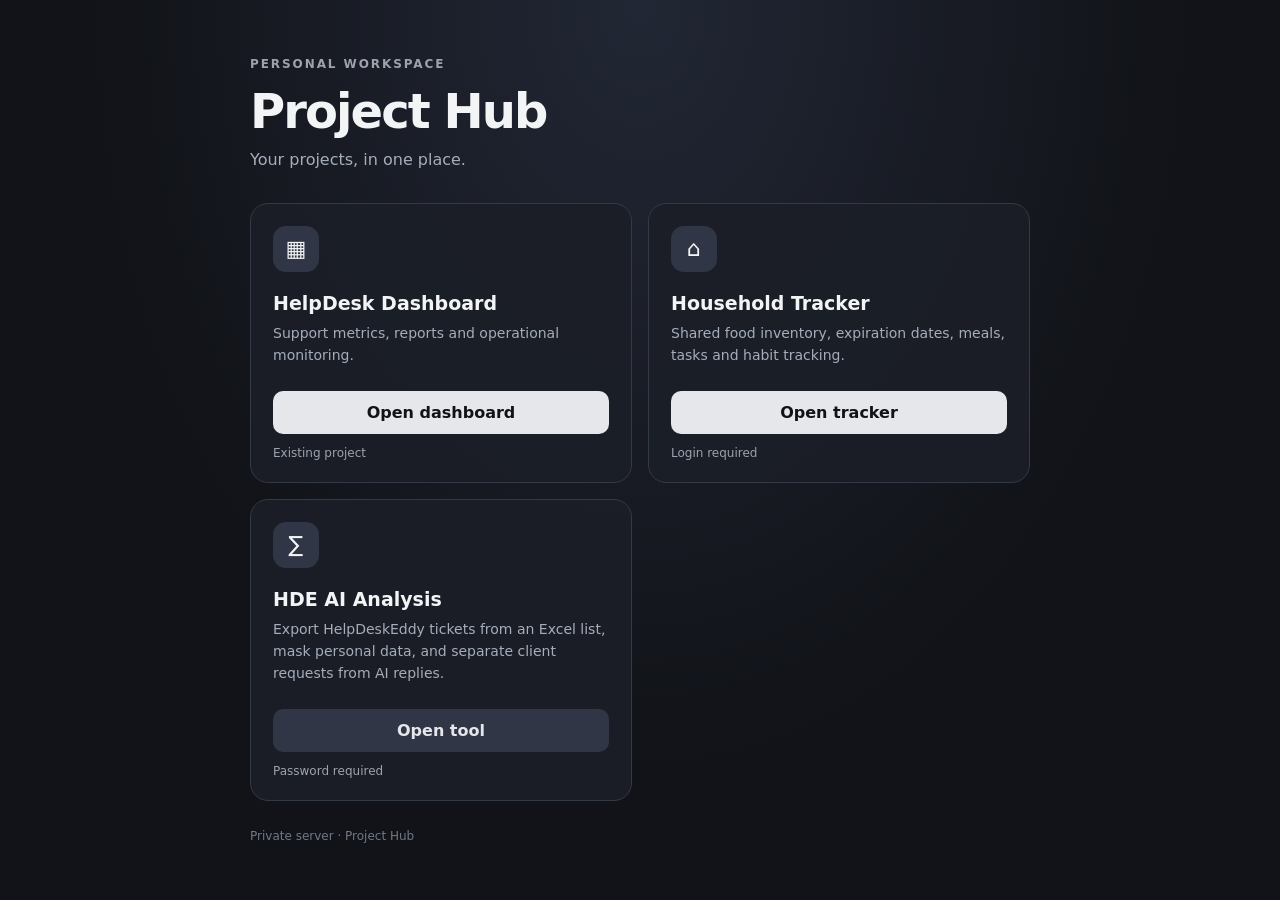
==== hub-index.html @ a90cc5fe "Initial commit" ====
<!doctype html>
<html lang="en">
<head>
  <meta charset="utf-8">
  <meta name="viewport" content="width=device-width, initial-scale=1">
  <meta name="theme-color" content="#111318">
  <title>Project Hub</title>
  <style>
    :root {
      color-scheme: dark;
      font-family: Inter, system-ui, -apple-system, BlinkMacSystemFont, "Segoe UI", sans-serif;
      background: #111318;
      color: #f3f4f6;
    }
    * { box-sizing: border-box; }
    body {
      margin: 0;
      min-height: 100vh;
      display: grid;
      place-items: center;
      padding: 28px 18px;
      background: radial-gradient(ellipse at top, #222735 0%, #111318 60%);
    }
    main { width: 100%; max-width: 780px; }
    .eyebrow {
      color: #9ca3af;
      text-transform: uppercase;
      letter-spacing: .16em;
      font-size: 12px;
      font-weight: 700;
    }
    h1 { font-size: clamp(32px, 6vw, 48px); margin: 12px 0 8px; letter-spacing: -.04em; }
    .subtitle { color: #a5adbb; margin: 0 0 30px; line-height: 1.6; }
    .projects { display: grid; grid-template-columns: repeat(2, minmax(0, 1fr)); gap: 16px; }
    .card {
      border: 1px solid #343946;
      border-radius: 18px;
      background: rgba(27, 30, 39, .9);
      padding: 22px;
      display: flex;
      flex-direction: column;
      min-height: 245px;
    }
    .icon {
      width: 46px; height: 46px; display: grid; place-items: center;
      background: #303646; border-radius: 13px; font-size: 22px;
    }
    h2 { font-size: 19px; margin: 20px 0 8px; }
    .description { color: #a5adbb; font-size: 14px; line-height: 1.6; margin: 0 0 24px; }
    a {
      margin-top: auto; text-decoration: none; text-align: center;
      padding: 12px 16px; border-radius: 10px; font-weight: 650;
      color: #111318; background: #e5e7eb;
    }
    a:hover { background: #fff; }
    a.secondary { color: #e5e7eb; background: #303646; }
    a.secondary:hover { background: #3c4354; }
    .status { font-size: 12px; color: #9ca3af; margin-top: 12px; }
    footer { margin-top: 28px; color: #707887; font-size: 12px; }
    @media (max-width: 560px) {
      .projects { grid-template-columns: 1fr; }
      .card { min-height: 220px; }
    }
  </style>
</head>
<body>
  <main>
    <div class="eyebrow">Personal workspace</div>
    <h1>Project Hub</h1>
    <p class="subtitle">Your projects, in one place.</p>

    <section class="projects">
      <article class="card">
        <div class="icon" aria-hidden="true">▦</div>
        <h2>HelpDesk Dashboard</h2>
        <p class="description">Support metrics, reports and operational monitoring.</p>
        <a href="/dashboard/">Open dashboard</a>
        <div class="status">Existing project</div>
      </article>

      <article class="card">
        <div class="icon" aria-hidden="true">⌂</div>
        <h2>Household Tracker</h2>
        <p class="description">Shared food inventory, expiration dates, meals, tasks and habit tracking.</p>
        <a href="/tracker/">Open tracker</a>
        <div class="status">Login required</div>
      </article>

      <article class="card">
        <div class="icon" aria-hidden="true">∑</div>
        <h2>HDE AI Analysis</h2>
        <p class="description">Export HelpDeskEddy tickets from an Excel list, mask personal data, and separate client requests from AI replies.</p>
        <a class="secondary" href="/hde-analysis/">Open tool</a>
        <div class="status">Password required</div>
      </article>
    </section>

    <footer>Private server · Project Hub</footer>
  </main>
</body>
</html>
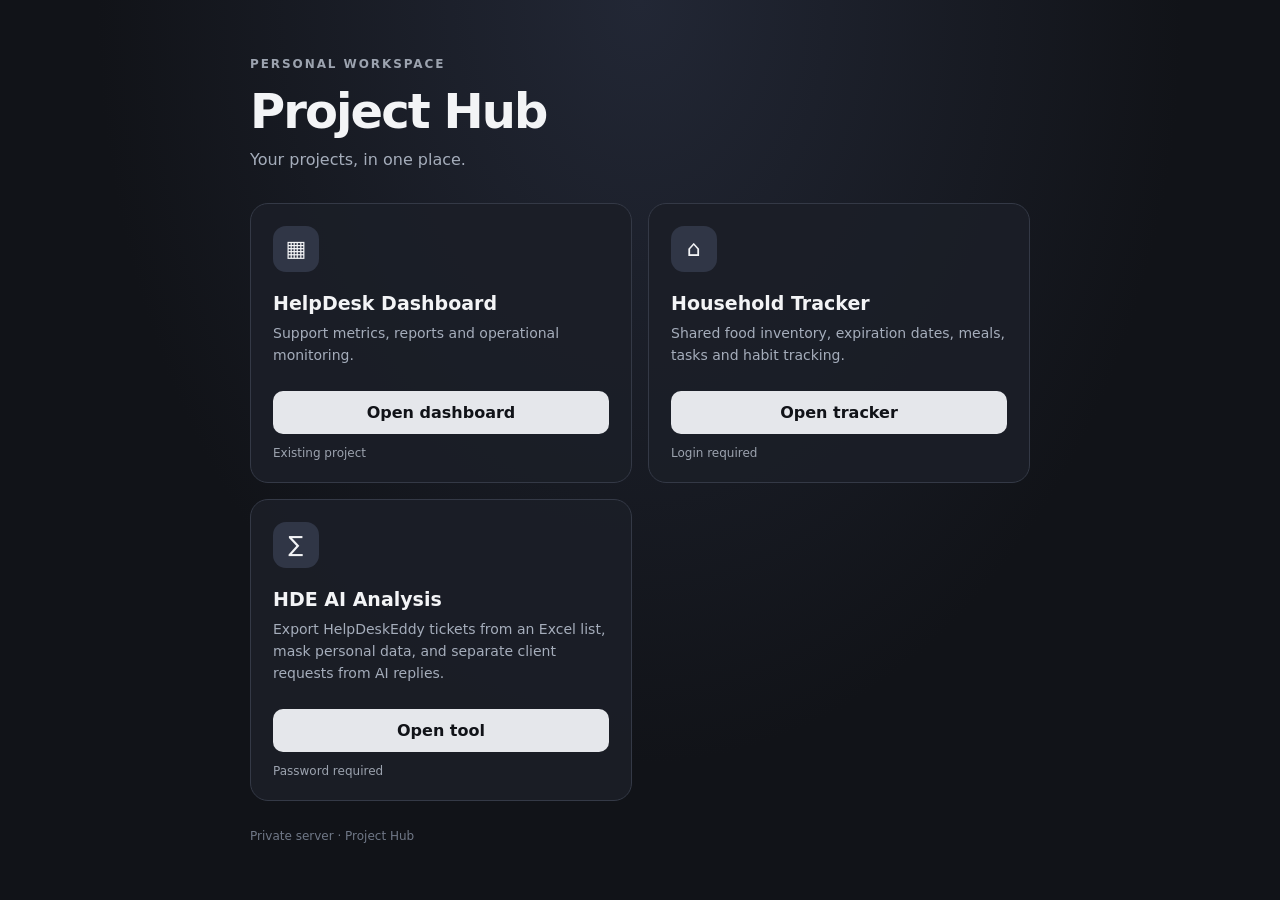
==== commit 1e463e29: "HDE AI Analysis: Корректно rules, date from file name, rate limit, back button - remove columns «Зая" ====
--- a/hub-index.html
+++ b/hub-index.html
@@ -90,7 +90,7 @@
         <div class="icon" aria-hidden="true">∑</div>
         <h2>HDE AI Analysis</h2>
         <p class="description">Export HelpDeskEddy tickets from an Excel list, mask personal data, and separate client requests from AI replies.</p>
-        <a class="secondary" href="/hde-analysis/">Open tool</a>
+        <a href="/hde-analysis/">Open tool</a>
         <div class="status">Password required</div>
       </article>
     </section>
